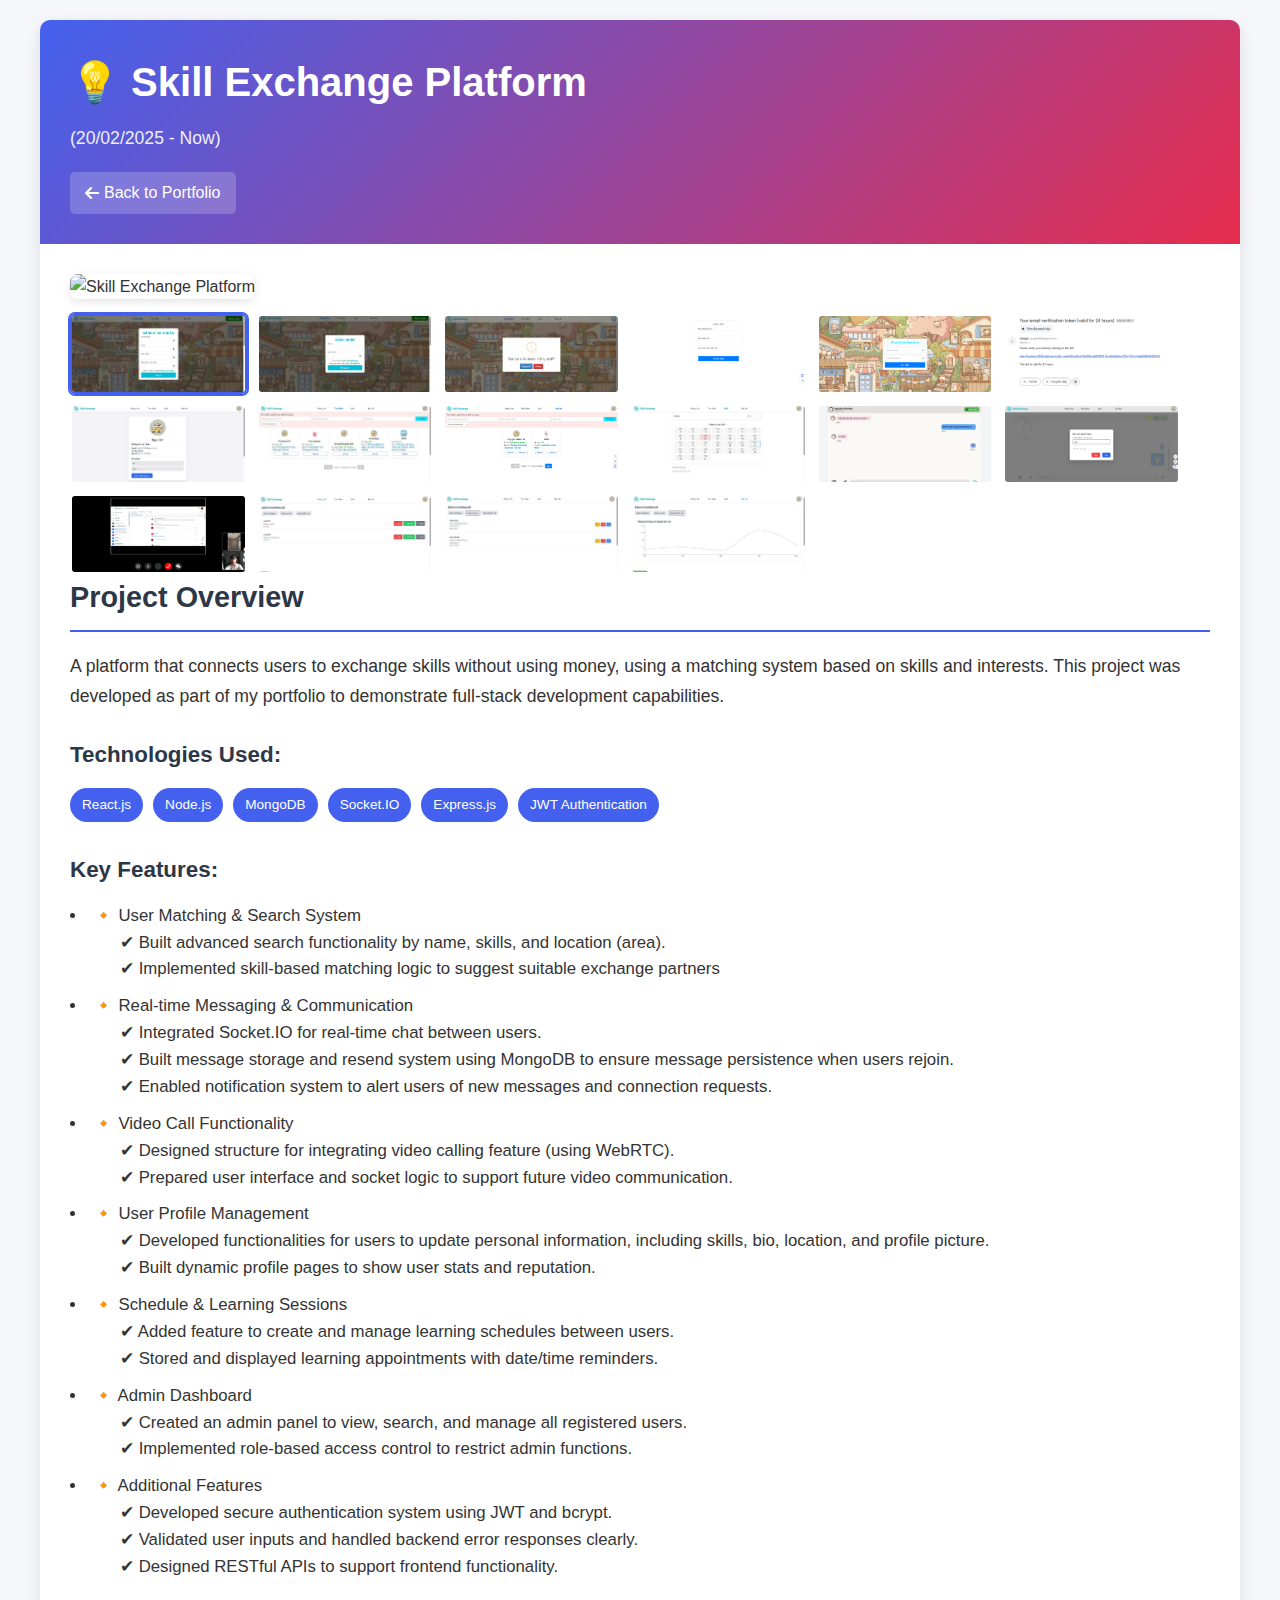
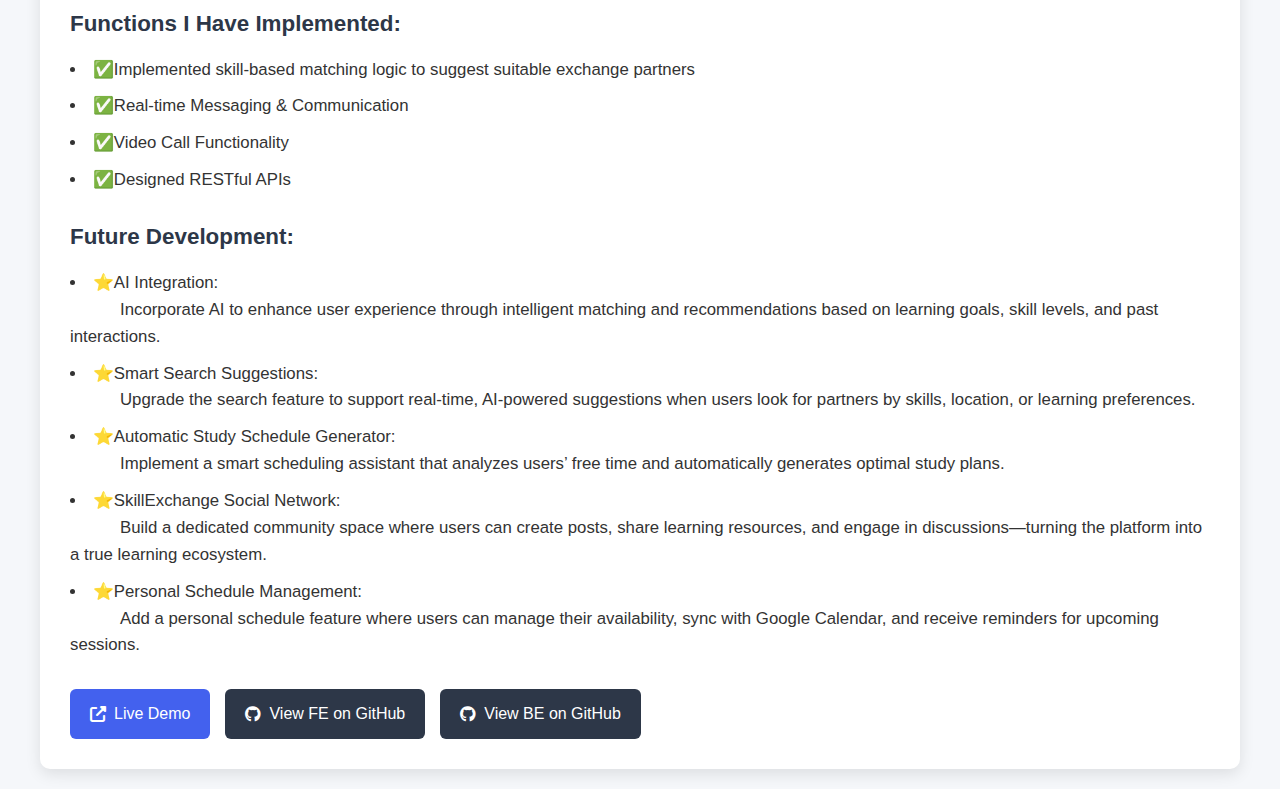
==== project1-detail.html @ a3d56f39 "update website" ====
<!DOCTYPE html>
<html lang="en">
<head>
    <meta charset="UTF-8">
    <meta name="viewport" content="width=device-width, initial-scale=1.0">
    <title>Skill Exchange Platform - Project Detail</title>
    <link rel="stylesheet" href="https://cdnjs.cloudflare.com/ajax/libs/font-awesome/6.4.0/css/all.min.css">
    <style>
        /* Reset và font chữ */
        * {
            margin: 0;
            padding: 0;
            box-sizing: border-box;
        }
        
        body {
            font-family: 'Segoe UI', Tahoma, Geneva, Verdana, sans-serif;
            line-height: 1.6;
            color: #333;
            background-color: #f5f7fa;
            padding: 20px;
        }
        
        /* Container chính */
        .project-detail-container {
            max-width: 1200px;
            margin: 0 auto;
            background: white;
            border-radius: 10px;
            box-shadow: 0 5px 15px rgba(0, 0, 0, 0.1);
            overflow: hidden;
        }
        
        /* Header */
        .project-detail-header {
            padding: 30px;
            background: linear-gradient(135deg, #4361ee, #e72c4d);
            color: white;
            position: relative;
        }
        
        .project-detail-header h1 {
            font-size: 2.5rem;
            margin-bottom: 10px;
        }
        
        .project-date {
            font-size: 1.1rem;
            opacity: 0.9;
            margin-bottom: 20px;
        }
        
        .back-button {
            display: inline-flex;
            align-items: center;
            padding: 8px 15px;
            background: rgba(255, 255, 255, 0.2);
            color: white;
            text-decoration: none;
            border-radius: 5px;
            transition: all 0.3s ease;
        }
        
        .back-button:hover {
            background: rgba(255, 255, 255, 0.3);
            transform: translateX(-3px);
        }
        
        .back-button i {
            margin-right: 5px;
        }
        
        /* Nội dung chính */
        .project-detail-content {
            display: block;
            flex-wrap: wrap;
            padding: 30px;
        }
        
        /* Image Gallery */
        .project-gallery {
            flex: 1;
            min-width: 300px;
            margin-right: 30px;
        }
        
        .main-image {
            width: 100%;
            height: 500px;
            object-fit: cover;
            border-radius: 8px;
            box-shadow: 0 3px 10px rgba(0, 0, 0, 0.1);
            margin-bottom: 15px;
            cursor: pointer;
            transition: transform 0.3s ease;
        }
        
        .main-image:hover {
            transform: scale(1.02);
        }
        
        .thumbnail-container {
            display: grid;
            grid-template-columns: repeat(6, 1fr);
            gap: 10px;
        }
        
        .thumbnail {
            width: 100%;
            height: 80px;
            object-fit: cover;
            border-radius: 5px;
            cursor: pointer;
            transition: all 0.3s ease;
            border: 2px solid transparent;
        }
        
        .thumbnail:hover {
            transform: scale(1.05);
            border-color: #4361ee;
        }
        
        .thumbnail.active {
            border-color: #4361ee;
            box-shadow: 0 0 0 2px #4361ee;
        }
        
        /* Thông tin dự án */
        .project-detail-info {
            flex: 1;
            min-width: 300px;
        }
        
        .project-detail-info h2 {
            font-size: 1.8rem;
            color: #2d3748;
            margin-bottom: 20px;
            padding-bottom: 10px;
            border-bottom: 2px solid #4361ee;
        }
        
        .project-description {
            margin-bottom: 25px;
            font-size: 1.1rem;
            line-height: 1.7;
        }
        
        .project-features h3,
        .project-technologies h3 {
            font-size: 1.4rem;
            margin: 25px 0 15px;
            color: #2d3748;
        }
        
        .project-features ul {
            list-style-position: inside;
            margin-bottom: 25px;
        }
        
        .project-features li {
            margin-bottom: 10px;
            font-size: 1.05rem;
        }
        
        .tech-tags {
            display: flex;
            flex-wrap: wrap;
            gap: 10px;
            margin-bottom: 30px;
        }
        
        .tech-tag {
            padding: 6px 12px;
            background-color: #4361ee;
            color: white;
            border-radius: 20px;
            font-size: 0.85rem;
            font-weight: 500;
        }
        
        .project-links {
            display: flex;
            gap: 15px;
            margin-top: 30px;
        }
        
        .live-demo-button,
        .github-button {
            display: inline-flex;
            align-items: center;
            gap: 8px;
            padding: 12px 20px;
            border-radius: 6px;
            text-decoration: none;
            font-weight: 500;
            transition: all 0.3s ease;
        }
        
        .live-demo-button {
            background-color: #4361ee;
            color: white;
        }
        
        .live-demo-button:hover {
            background-color: #3a56d4;
            transform: translateY(-3px);
            box-shadow: 0 5px 15px rgba(67, 97, 238, 0.3);
        }
        
        .github-button {
            background-color: #2d3748;
            color: white;
        }
        
        .github-button:hover {
            background-color: #1a202c;
            transform: translateY(-3px);
            box-shadow: 0 5px 15px rgba(45, 55, 72, 0.3);
        }
        
        /* Responsive */
        @media (max-width: 768px) {
            .project-detail-content {
                flex-direction: column;
            }
            
            .project-gallery {
                margin-right: 0;
                margin-bottom: 30px;
            }
            
            .thumbnail-container {
                grid-template-columns: repeat(3, 1fr);
            }
            
            .project-detail-header h1 {
                font-size: 2rem;
            }
        }
        
        @media (max-width: 480px) {
            .thumbnail-container {
                grid-template-columns: repeat(2, 1fr);
            }
            
            .project-links {
                flex-direction: column;
            }
        }
    </style>
</head>
<body>
    <div class="project-detail-container">
        <div class="project-detail-header">
            <h1>💡 Skill Exchange Platform</h1>
            <p class="project-date">(20/02/2025 - Now)</p>
            <a href="index.html" class="back-button"><i class="fas fa-arrow-left"></i> Back to Portfolio</a>
        </div>

        <div class="project-detail-content">
            <div class="project-gallery">
                <!-- Ảnh chính -->
                <img id="mainImage" src="488829973_1219653796501098_490170026542916442_n.jpg" alt="Skill Exchange Platform" class="main-image">
                
                <!-- Danh sách thumbnail -->
                <div class="thumbnail-container">
                    <img src="./skillexchange/Picture1.png" alt="Screenshot 1" class="thumbnail active" onclick="changeImage(this, './skillexchange/Picture1.png')">
                    <img src="./skillexchange/Picture2.png" alt="Screenshot 2" class="thumbnail" onclick="changeImage(this, './skillexchange/Picture2.png')">
                    <img src="./skillexchange/Picture3.png" alt="Screenshot 3" class="thumbnail" onclick="changeImage(this, './skillexchange/Picture3.png')">
                    <img src="./skillexchange/Picture4.png" alt="Screenshot 4" class="thumbnail" onclick="changeImage(this, './skillexchange/Picture4.png')">
                    <img src="./skillexchange/Picture5.png" alt="Screenshot 5" class="thumbnail" onclick="changeImage(this, './skillexchange/Picture5.png')">
                    <img src="./skillexchange/Picture6.png" alt="Screenshot 6" class="thumbnail" onclick="changeImage(this, './skillexchange/Picture6.png')">
                    <img src="./skillexchange/Picture7.png" alt="Screenshot 7" class="thumbnail" onclick="changeImage(this, './skillexchange/Picture7.png')">
                    <img src="./skillexchange/Picture8.png" alt="Screenshot 8" class="thumbnail" onclick="changeImage(this, './skillexchange/Picture8.png')">
                    <img src="./skillexchange/Picture9.png" alt="Screenshot 9" class="thumbnail" onclick="changeImage(this, './skillexchange/Picture9.png')">
                    <img src="./skillexchange/Picture10.png" alt="Screenshot 10" class="thumbnail" onclick="changeImage(this, './skillexchange/Picture10.png')">
                    <img src="./skillexchange/Picture11.png" alt="Screenshot 11" class="thumbnail" onclick="changeImage(this, './skillexchange/Picture11.png')">
                    <img src="./skillexchange/Picture12.png" alt="Screenshot 12" class="thumbnail" onclick="changeImage(this, './skillexchange/Picture12.png')">
                    <img src="./skillexchange/Picture13.png" alt="Screenshot 13" class="thumbnail" onclick="changeImage(this, './skillexchange/Picture13.png')">
                    <img src="./skillexchange/Picture14.png" alt="Screenshot 14" class="thumbnail" onclick="changeImage(this, './skillexchange/Picture14.png')">
                    <img src="./skillexchange/Picture15.png" alt="Screenshot 15" class="thumbnail" onclick="changeImage(this, './skillexchange/Picture15.png')">
                    <img src="./skillexchange/Picture16.png" alt="Screenshot 16" class="thumbnail" onclick="changeImage(this, './skillexchange/Picture16.png')">
                </div>
            </div>

            <div class="project-detail-info">
                <h2>Project Overview</h2>
                <p class="project-description">A platform that connects users to exchange skills without using money, using a matching system based on skills and interests. This project was developed as part of my portfolio to demonstrate full-stack development capabilities.</p>
                <div class="project-technologies">
                    <h3>Technologies Used:</h3>
                    <div class="tech-tags">
                        <span class="tech-tag">React.js</span>
                        <span class="tech-tag">Node.js</span>
                        <span class="tech-tag">MongoDB</span>
                        <span class="tech-tag">Socket.IO</span>
                        <span class="tech-tag">Express.js</span>
                        <span class="tech-tag">JWT Authentication</span>
                    </div>
                </div>
                <div class="project-features">
                    <h3>Key Features:</h3>
                    <ul>
                        <li>🔸 User Matching & Search System<br>
                            <span style="margin-left: 50px;">✔ Built advanced search functionality by name, skills, and location (area).</span><br>
                            <span style="margin-left: 50px;">✔ Implemented skill-based matching logic to suggest suitable exchange partners</span>
                        </li>
                        <li>🔸 Real-time Messaging & Communication<br>
                            <span style="margin-left: 50px;">✔ Integrated Socket.IO for real-time chat between users.</span><br>
                            <span style="margin-left: 50px;">✔ Built message storage and resend system using MongoDB to ensure message persistence when users rejoin.</span><br>
                            <span style="margin-left: 50px;">✔ Enabled notification system to alert users of new messages and connection requests.</span>
                        </li>
                        <li>🔸 Video Call Functionality<br>
                            <span style="margin-left: 50px;">✔ Designed structure for integrating video calling feature (using WebRTC).</span><br>
                            <span style="margin-left: 50px;">✔ Prepared user interface and socket logic to support future video communication.</span>
                        </li>
                        <li>🔸  User Profile Management<br>
                            <span style="margin-left: 50px;">✔ Developed functionalities for users to update personal information, including skills, bio, location, and profile picture.</span><br>
                            <span style="margin-left: 50px;">✔ Built dynamic profile pages to show user stats and reputation.</span>
                        </li>
                        <li>🔸 Schedule & Learning Sessions<br>
                            <span style="margin-left: 50px;">✔ Added feature to create and manage learning schedules between users.</span><br>
                            <span style="margin-left: 50px;">✔ Stored and displayed learning appointments with date/time reminders.</span>
                        </li>
                        <li>🔸 Admin Dashboard<br>
                            <span style="margin-left: 50px;">✔ Created an admin panel to view, search, and manage all registered users.</span><br>
                            <span style="margin-left: 50px;">✔ Implemented role-based access control to restrict admin functions.</span>
                        </li>
                        <li>🔸 Additional Features<br>
                            <span style="margin-left: 50px;">✔ Developed secure authentication system using JWT and bcrypt.</span><br>
                            <span style="margin-left: 50px;">✔ Validated user inputs and handled backend error responses clearly.</span><br>
                            <span style="margin-left: 50px;">✔ Designed RESTful APIs to support frontend functionality.</span>
                        </li>
                    </ul>
                </div>

                <div class="project-features">
                    <h3>Functions I Have Implemented:</h3>
                    <ul>
                        <li>✅Implemented skill-based matching logic to suggest suitable exchange partners </li>         
                        <li>✅Real-time Messaging & Communication<br></li>
                        <li>✅Video Call Functionality</li>  
                        <li>✅Designed RESTful APIs</li>      
                    </ul>
                </div>

                <div class="project-features">
                    <h3>Future Development:</h3>
                    <ul>
                        <li>⭐AI Integration:<br>
                            <span style="margin-left: 50px;">Incorporate AI to enhance user experience through intelligent matching and recommendations based on learning goals, skill levels, and past interactions.</span>
                        </li>         
                        <li>⭐Smart Search Suggestions:<br>
                            <span style="margin-left: 50px;">Upgrade the search feature to support real-time, AI-powered suggestions when users look for partners by skills, location, or learning preferences.</span>
                        </li>
                        <li>⭐Automatic Study Schedule Generator:<br>
                            <span style="margin-left: 50px;">Implement a smart scheduling assistant that analyzes users’ free time and automatically generates optimal study plans.</span>
                        </li>
                        <li>⭐SkillExchange Social Network:<br>
                            <span style="margin-left: 50px;">Build a dedicated community space where users can create posts, share learning resources, and engage in discussions—turning the platform into a true learning ecosystem.</span>
                        </li>
                        <li>⭐Personal Schedule Management:<br>
                            <span style="margin-left: 50px;">Add a personal schedule feature where users can manage their availability, sync with Google Calendar, and receive reminders for upcoming sessions.</span>
                        </li>    
                    </ul>
                </div>
                
                <div class="project-links">
                    <a href="#" class="live-demo-button"><i class="fas fa-external-link-alt"></i> Live Demo</a>
                    <a href="https://github.com/HongVi711/DACK_SkillExchange.git" class="github-button"><i class="fab fa-github"></i> View FE on GitHub</a>
                    <a href="https://github.com/HongVi711/Skill-Exchange-Website-BE.git" class="github-button"><i class="fab fa-github"></i> View BE on GitHub</a>
                </div>
                
            </div>
        </div>
    </div>

    <script>
        // Function để thay đổi ảnh chính khi click vào thumbnail
        function changeImage(thumbnail, imageSrc) {
            // Đổi ảnh chính
            document.getElementById('mainImage').src = imageSrc;
            
            // Xóa class active từ tất cả thumbnail
            document.querySelectorAll('.thumbnail').forEach(img => {
                img.classList.remove('active');
            });
            
            // Thêm class active vào thumbnail được click
            thumbnail.classList.add('active');
        }
        
        // Thêm hiệu ứng khi load trang
        document.addEventListener('DOMContentLoaded', function() {
            const container = document.querySelector('.project-detail-container');
            container.style.opacity = '0';
            container.style.transform = 'translateY(20px)';
            container.style.transition = 'all 0.5s ease';
            
            setTimeout(() => {
                container.style.opacity = '1';
                container.style.transform = 'translateY(0)';
            }, 100);
        });
    </script>
</body>
</html>
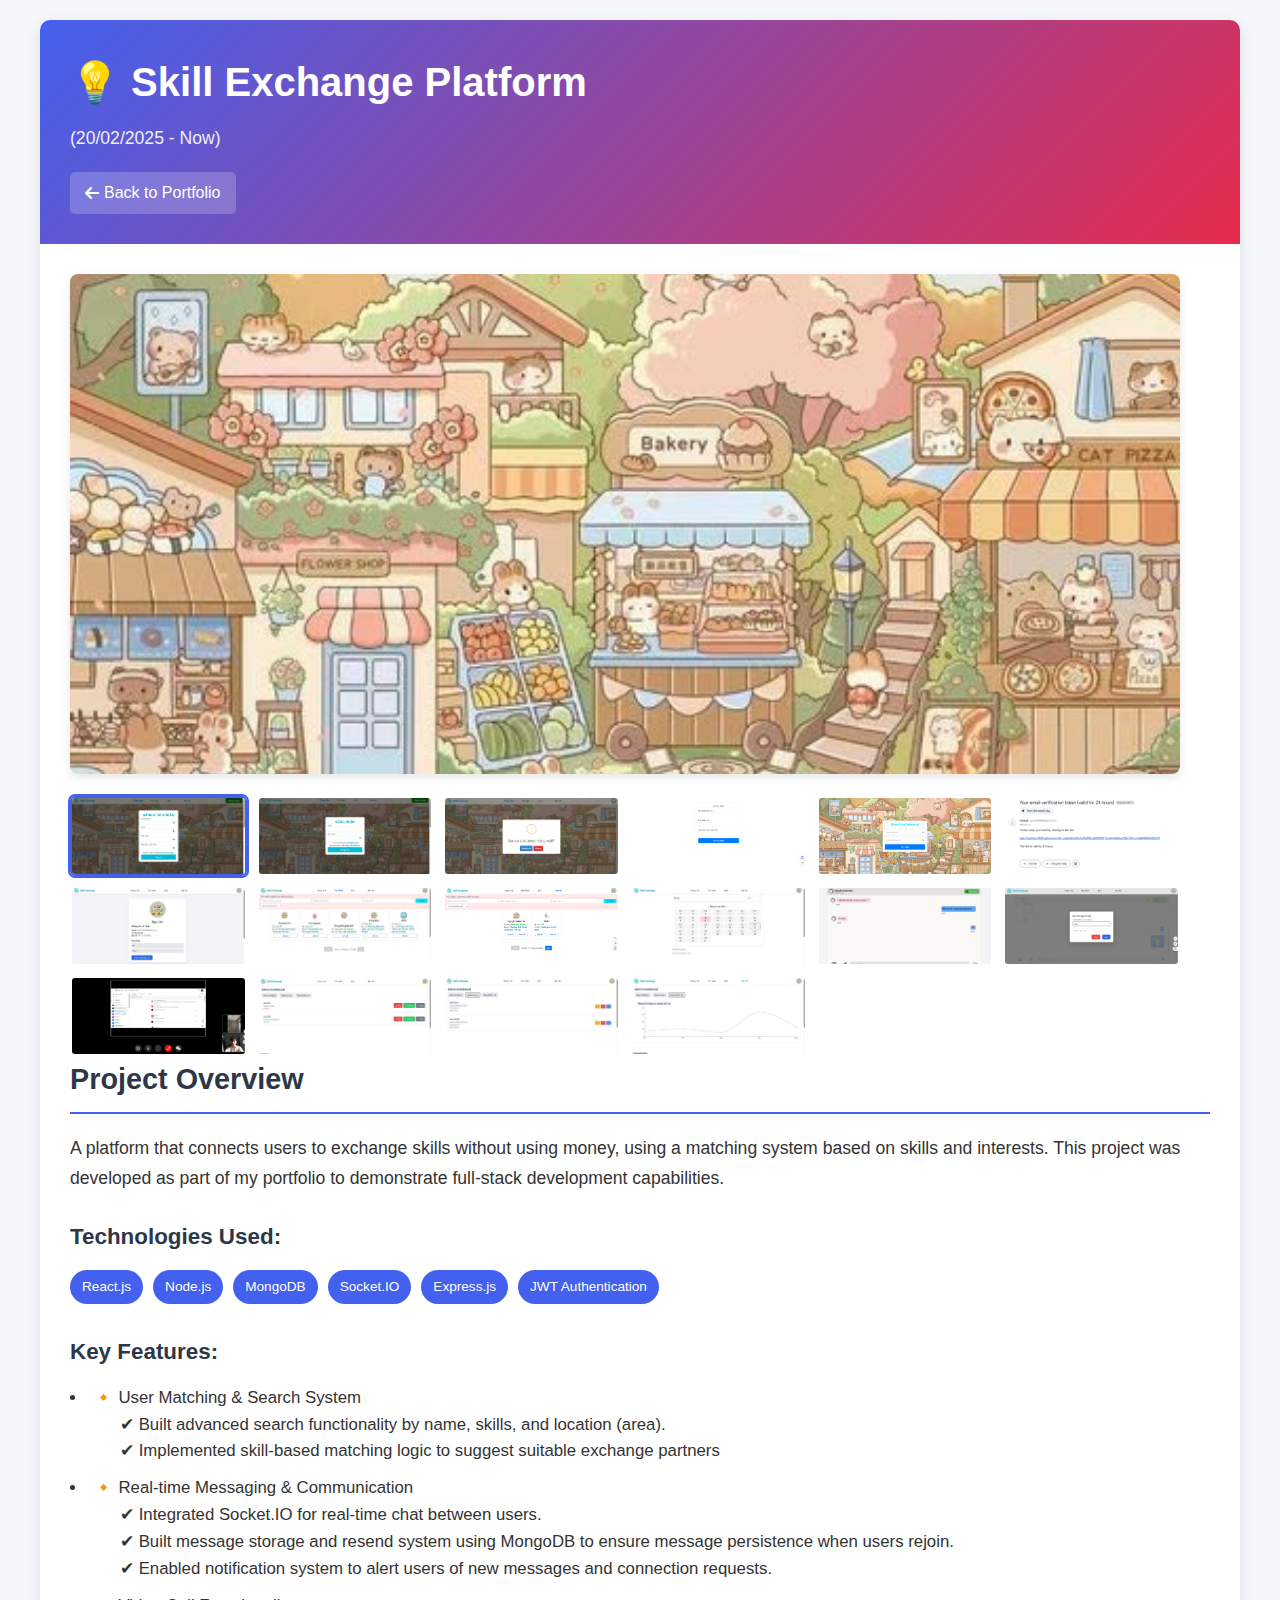
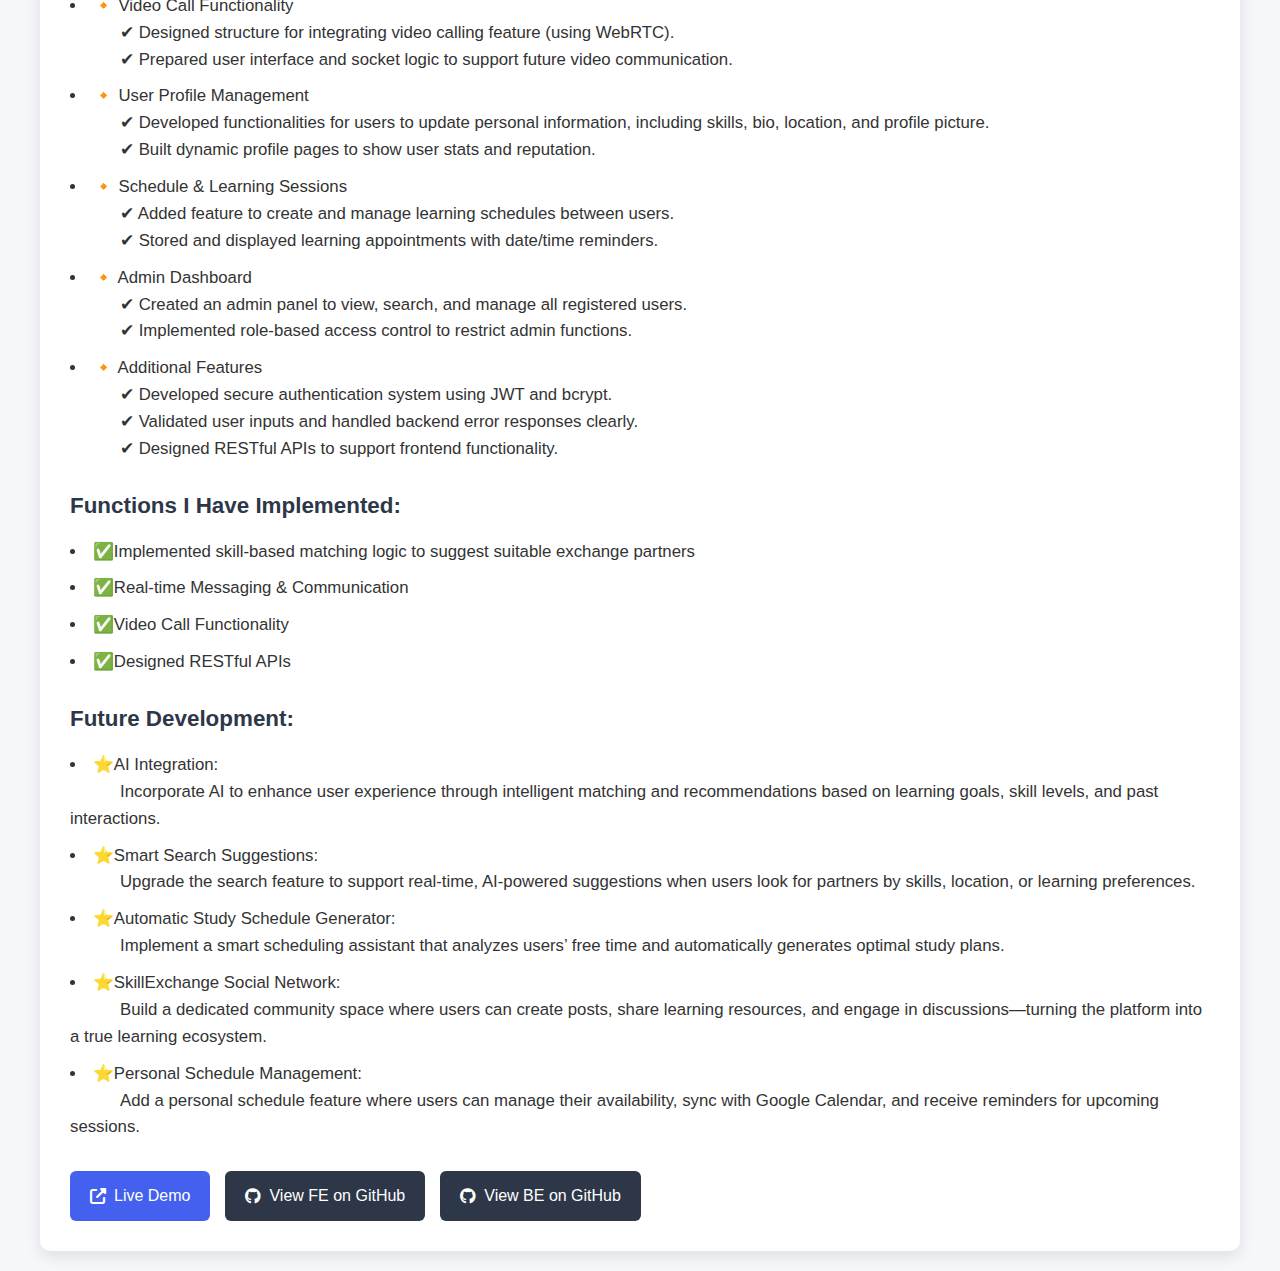
==== commit f08ef06d: "update page detail" ====
--- a/project1-detail.html
+++ b/project1-detail.html
@@ -260,7 +260,7 @@
         <div class="project-detail-content">
             <div class="project-gallery">
                 <!-- Ảnh chính -->
-                <img id="mainImage" src="488829973_1219653796501098_490170026542916442_n.jpg" alt="Skill Exchange Platform" class="main-image">
+                <img id="mainImage" src="./images/488829973_1219653796501098_490170026542916442_n.jpg" alt="Skill Exchange Platform" class="main-image">
                 
                 <!-- Danh sách thumbnail -->
                 <div class="thumbnail-container">
